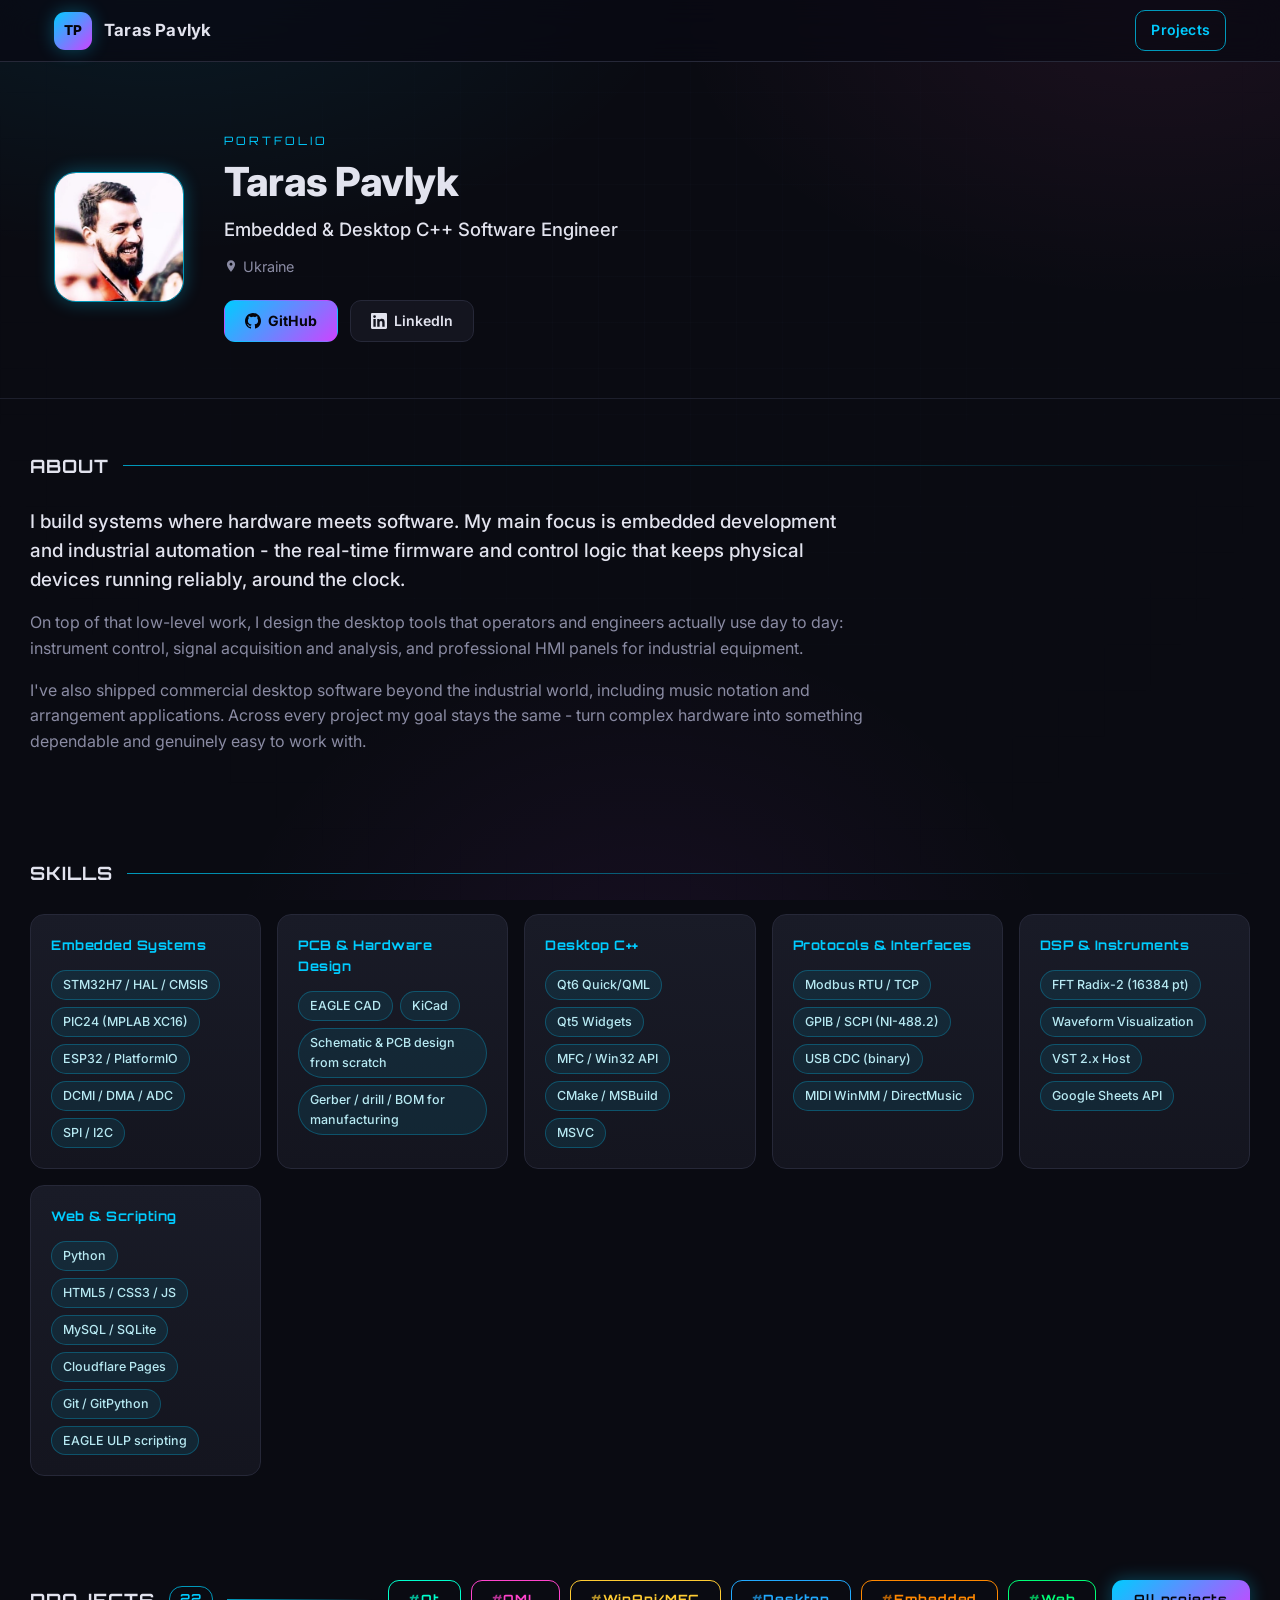
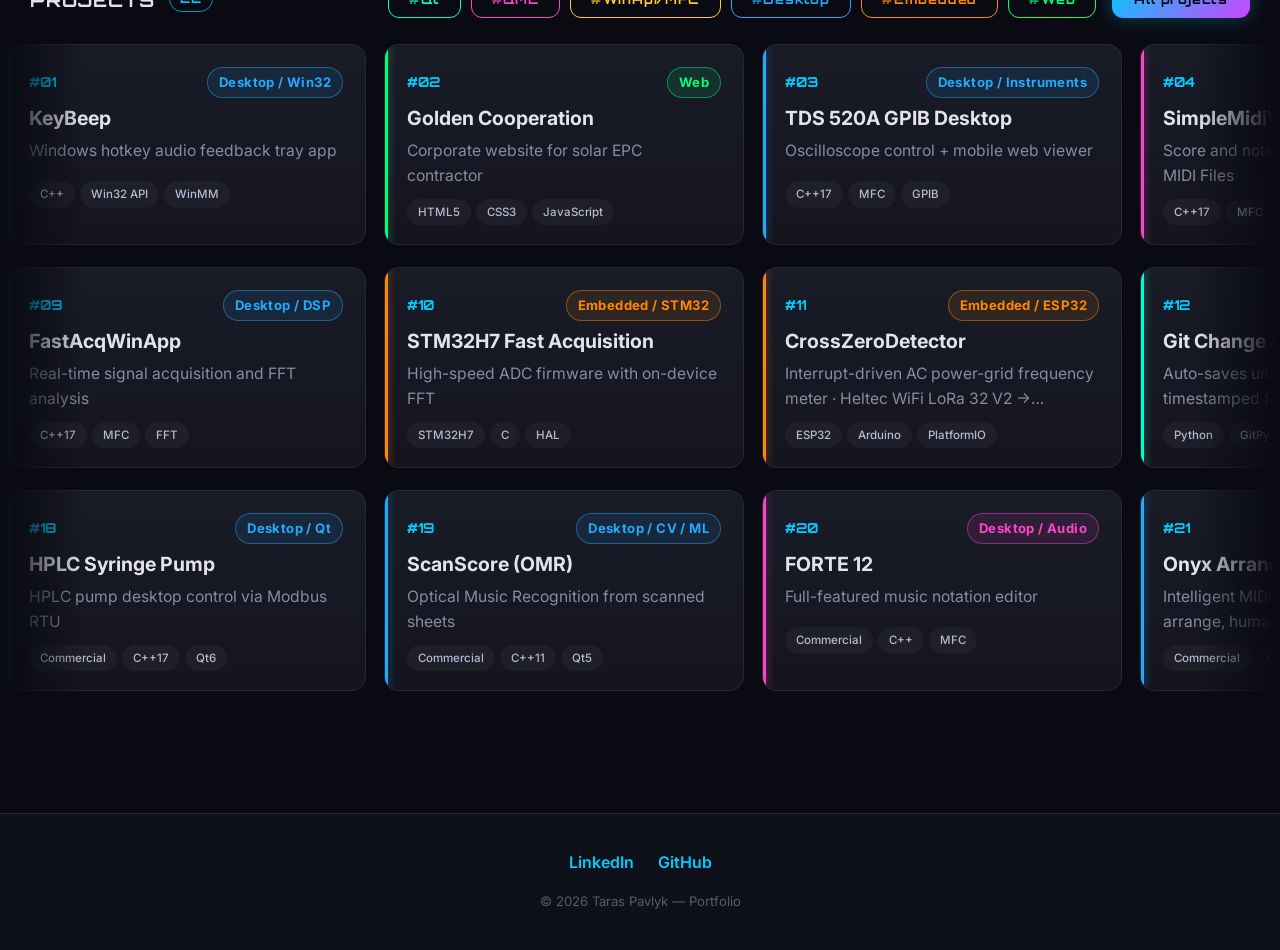
==== index.html @ 350b3c60 "Project Update" ====
<!DOCTYPE html>
<html lang="uk">
<head>
  <meta charset="UTF-8">
  <meta name="viewport" content="width=device-width, initial-scale=1.0">
  <meta http-equiv="Cache-Control" content="no-cache, no-store, must-revalidate">
  <meta http-equiv="Pragma" content="no-cache">
  <meta http-equiv="Expires" content="0">
  <meta name="description" content="Portfolio of Taras Pavlyk — Embedded &amp; Desktop Software Engineer">
  <meta property="og:title" content="Taras Pavlyk — Portfolio">
  <meta property="og:description" content="Embedded systems, industrial HMI, desktop C++/Qt, Arduino, STM32, Python">
  <title>Taras Pavlyk — Portfolio</title>
  <link rel="preconnect" href="https://fonts.googleapis.com">
  <link rel="preconnect" href="https://fonts.gstatic.com" crossorigin>
  <link href="https://fonts.googleapis.com/css2?family=Inter:wght@400;500;600;700&family=Orbitron:wght@600;700;800&display=swap" rel="stylesheet">
  <link rel="stylesheet" href="assets/css/style.css?v=77">
</head>
<body data-page="index">

  <nav class="nav" id="main-nav"></nav>

  <!-- Hero / Profile -->
  <section class="hero" id="hero"></section>

  <!-- About -->
  <div class="container section" id="about">
    <h2 class="section-title">About</h2>
    <div class="about-content" id="about-content"></div>
  </div>

  <!-- Skills -->
  <div class="container section">
    <h2 class="section-title">Skills</h2>
    <div class="skills-grid" id="skills-grid"></div>
  </div>

  <!-- Projects -->
  <div class="container section" id="projects">
    <div class="projects-head">
      <h2 class="section-title">Projects <span class="count">21</span></h2>
      <div class="cat-quick-group">
        <button class="cat-quick" data-filter="tag:qt"   style="--cat:var(--c-tools)">Qt</button>
        <button class="cat-quick" data-filter="tag:qml"  style="--cat:var(--c-audio)">QML</button>
        <button class="cat-quick" data-filter="tag:mfc"  style="--cat:#ffcc33">WinApi/MFC</button>
        <button class="cat-quick" data-filter="desktop"  style="--cat:var(--c-desktop)">Desktop</button>
        <button class="cat-quick" data-filter="embedded" style="--cat:var(--c-embedded)">Embedded</button>
        <button class="cat-quick" data-filter="web"      style="--cat:var(--c-web)">Web</button>
      </div>
      <button class="view-toggle" id="view-toggle">All projects</button>
    </div>
    <div class="projects-marquee" id="projects-marquee"></div>
    <div class="filters hidden" id="project-filters"></div>
    <div class="projects-grid hidden" id="projects-grid"></div>
  </div>

  <footer class="footer" id="main-footer"></footer>

  <script src="assets/js/data.js?v=77"></script>
  <script src="assets/js/app.js?v=77"></script>
</body>
</html>
---- assets/css/style.css ----
/* ── Variables ─────────────────────────────────────────── */
:root {
  /* dark palette — soft accents, low contrast */
  --bg:           #0a0b12;
  --bg-2:         #0f111a;
  --card:         #14151f;
  --card-2:       #191b27;
  --text:         #e2e3ee;
  --muted:        #8a8ba3;
  --border:       #262838;
  --border-soft:  #1d1f2c;

  --neon:         #00ccff;   /* vivid cyan — primary */
  --neon-dim:     #0099bb;
  --neon-2:       #ff55bb;   /* hot pink — secondary */
  --neon-3:       #cc44ff;   /* vivid purple — tertiary */

  --glow-cyan:    0 0 18px rgba(0,204,255,.32);
  --glow-pink:    0 0 18px rgba(255,85,187,.32);

  --shadow:       0 6px 24px rgba(0,0,0,.45);
  --shadow-hover: 0 10px 40px rgba(0,0,0,.6);
  --radius:       14px;
  --nav-h:        62px;

  /* category colours */
  --c-embedded: #ff8800;
  --c-desktop:  #22aaff;
  --c-audio:    #ff44cc;
  --c-web:      #00ff77;
  --c-tools:    #00ffcc;
}

/* ── Reset ──────────────────────────────────────────────── */
*, *::before, *::after { box-sizing: border-box; margin: 0; padding: 0; }
html { scroll-behavior: smooth; }
body {
  font-family: 'Inter', -apple-system, BlinkMacSystemFont, "Segoe UI", Roboto, sans-serif;
  background: var(--bg);
  color: var(--text);
  line-height: 1.6;
  min-height: 100vh;
  position: relative;
  overflow-x: hidden;
}
/* subtle neon grid + glow backdrop */
body::before {
  content: "";
  position: fixed; inset: 0; z-index: -2;
  background:
    radial-gradient(900px 500px at 12% -5%, rgba(0,204,255,.085), transparent 60%),
    radial-gradient(800px 500px at 90% 0%, rgba(255,85,187,.076), transparent 60%),
    radial-gradient(700px 600px at 50% 110%, rgba(204,68,255,.067), transparent 60%),
    var(--bg);
}
body::after {
  content: "";
  position: fixed; inset: 0; z-index: -1;
  background-image:
    linear-gradient(rgba(120,140,200,.022) 1px, transparent 1px),
    linear-gradient(90deg, rgba(120,140,200,.022) 1px, transparent 1px);
  background-size: 46px 46px;
  mask-image: radial-gradient(circle at 50% 30%, #000 0%, transparent 80%);
}
a { color: var(--neon); text-decoration: none; }
a:hover { text-decoration: none; color: #7fd2dd; }
ul { list-style: none; }
img { max-width: 100%; display: block; }
::selection { background: rgba(0,204,255,.43); color: #fff; }

/* ── Nav ────────────────────────────────────────────────── */
.nav {
  position: sticky; top: 0; z-index: 100;
  background: rgba(9,9,18,.72);
  backdrop-filter: blur(14px);
  -webkit-backdrop-filter: blur(14px);
  border-bottom: 1px solid var(--border);
  height: var(--nav-h);
}
.nav-inner {
  max-width: 1220px; margin: 0 auto;
  height: 100%; padding: 0 24px;
  display: flex; align-items: center; justify-content: space-between;
}
.nav-brand {
  font-family: 'Inter', sans-serif;
  font-size: 1.05rem; font-weight: 700; letter-spacing: .2px;
  color: var(--text); text-decoration: none;
  display: flex; align-items: center; gap: 12px;
}
.nav-brand:hover { color: var(--text); }
.nav-brand-initials {
  width: 38px; height: 38px; border-radius: 11px;
  background: linear-gradient(135deg, var(--neon), var(--neon-3));
  color: #04040a;
  display: flex; align-items: center; justify-content: center;
  font-size: .85rem; font-weight: 800;
  box-shadow: var(--glow-cyan);
}
.nav-links { display: flex; align-items: center; gap: 6px; }
.nav-links a {
  padding: 8px 15px; border-radius: 10px;
  font-size: .88rem; font-weight: 600; letter-spacing: .2px;
  color: var(--muted); text-decoration: none;
  transition: background .18s, color .18s;
}
.nav-links a:hover { background: rgba(0,204,255,.12); color: var(--neon); }
.nav-links a.btn-primary {
  border: 1px solid var(--neon-dim);
  color: var(--neon);
}
.nav-links a.btn-primary:hover {
  background: rgba(0,204,255,.18); color: var(--neon);
  box-shadow: var(--glow-cyan);
}

/* ── Layout containers ──────────────────────────────────── */
.container { max-width: 1220px; margin: 0 auto; padding: 0 24px; }
.section { padding: 52px 0; }
.section-title {
  font-family: 'Orbitron', sans-serif;
  font-size: 1.15rem; font-weight: 700; letter-spacing: 1px;
  text-transform: uppercase;
  margin-bottom: 26px;
  display: flex; align-items: center; gap: 14px;
}
.section-title::after {
  content: ""; flex: 1; height: 1px;
  background: linear-gradient(90deg, var(--neon-dim), transparent);
}
.section-title .count {
  font-size: .78rem; font-weight: 700;
  color: var(--neon); border: 1px solid var(--neon-dim);
  padding: 2px 10px; border-radius: 999px;
  -webkit-text-fill-color: var(--neon);
}

/* ── Hero / Profile ─────────────────────────────────────── */
.hero {
  padding: 70px 0 56px;
  border-bottom: 1px solid var(--border-soft);
}
.hero-inner {
  max-width: 1220px; margin: 0 auto; padding: 0 24px;
  display: flex; align-items: center; gap: 40px;
}
.hero-avatar {
  width: 130px; height: 130px; border-radius: 22px;
  flex-shrink: 0; overflow: hidden;
  background: var(--card-2);
  border: 1px solid var(--neon-dim);
  box-shadow: var(--glow-cyan);
  position: relative;
}
.hero-avatar img { width: 100%; height: 100%; object-fit: cover; }
.hero-info { flex: 1; }
.hero-eyebrow {
  font-family: 'Orbitron', sans-serif;
  font-size: .72rem; letter-spacing: 3px; text-transform: uppercase;
  color: var(--neon); margin-bottom: 10px;
}
.hero-name {
  font-family: 'Inter', sans-serif;
  font-size: 2.5rem; font-weight: 800; line-height: 1.12; letter-spacing: -.5px;
  color: var(--text);
}
.hero-title { font-size: 1.15rem; color: var(--text); margin-top: 10px; font-weight: 500; }
.hero-location {
  margin-top: 10px; font-size: .9rem; color: var(--muted);
  display: flex; align-items: center; gap: 5px;
}
.hero-links { display: flex; gap: 12px; margin-top: 22px; flex-wrap: wrap; }
.hero-link {
  display: inline-flex; align-items: center; gap: 7px;
  padding: 9px 20px; border-radius: 11px;
  font-size: .88rem; font-weight: 600;
  border: 1px solid var(--border); color: var(--text);
  background: var(--card);
  transition: border-color .18s, box-shadow .18s, color .18s, transform .18s;
}
.hero-link:hover {
  border-color: var(--neon-dim); color: var(--neon);
  box-shadow: var(--glow-cyan); text-decoration: none; transform: translateY(-2px);
}
.hero-link.filled {
  background: linear-gradient(135deg, var(--neon), var(--neon-3));
  color: #05050c; border-color: transparent; font-weight: 700;
}
.hero-link.filled:hover { color: #05050c; box-shadow: var(--glow-cyan); }
.hero-summary {
  max-width: 860px; color: var(--muted); font-size: 1rem;
}

/* ── About ──────────────────────────────────────────────── */
.about-content { max-width: 840px; display: flex; flex-direction: column; gap: 16px; }
.about-content .about-lead {
  color: var(--text); font-size: 1.18rem; font-weight: 500; line-height: 1.55;
}
.about-content p { color: var(--muted); font-size: 1rem; }
.about-content .about-lead .accent { color: var(--neon); font-weight: 600; }

/* ── Skills ─────────────────────────────────────────────── */
.skills-grid {
  display: grid;
  grid-template-columns: repeat(auto-fill, minmax(230px, 1fr));
  gap: 16px;
}
.skill-card {
  background: linear-gradient(180deg, var(--card-2), var(--card));
  border: 1px solid var(--border);
  border-radius: var(--radius); padding: 20px;
  transition: border-color .2s, transform .2s, box-shadow .2s;
}
.skill-card:hover {
  border-color: var(--neon-dim); transform: translateY(-3px);
  box-shadow: var(--shadow), var(--glow-cyan);
}
.skill-card h3 {
  font-family: 'Orbitron', sans-serif;
  font-size: .82rem; font-weight: 700; letter-spacing: .5px;
  margin-bottom: 14px; color: var(--neon);
}
.skill-pills { display: flex; flex-wrap: wrap; gap: 7px; }
.skill-pill {
  background: rgba(0,204,255,.09); color: #b7e9f2;
  border: 1px solid rgba(0,204,255,.27);
  padding: 4px 11px; border-radius: 999px; font-size: .78rem; font-weight: 500;
}

/* ── Projects head + toggle ─────────────────────────────── */
.projects-head {
  display: flex; align-items: center; justify-content: space-between;
  gap: 16px; margin-bottom: 26px; flex-wrap: wrap;
}
.projects-head .section-title { margin-bottom: 0; flex: 1; }
.cat-quick-group { display: flex; gap: 10px; flex-wrap: wrap; }
.cat-quick {
  font-family: 'Orbitron', sans-serif;
  font-size: .8rem; font-weight: 700; letter-spacing: .8px;
  padding: 10px 20px; border-radius: 11px; cursor: pointer;
  color: var(--cat, var(--neon));
  background: transparent;
  border: 1.5px solid var(--cat, var(--neon));
  transition: transform .18s, background .18s, box-shadow .18s;
}
.cat-quick::before { content: '#'; opacity: .7; margin-right: 1px; }
.cat-quick:hover {
  transform: translateY(-2px);
  background: color-mix(in srgb, var(--cat, var(--neon)) 15%, transparent);
  box-shadow: 0 0 14px color-mix(in srgb, var(--cat, var(--neon)) 55%, transparent);
}
.cat-quick.active {
  color: #05050c;
  background: linear-gradient(135deg, var(--neon), var(--neon-3));
  border-color: transparent;
  box-shadow: var(--glow-cyan);
}
.view-toggle {
  font-family: 'Orbitron', sans-serif;
  font-size: .8rem; font-weight: 700; letter-spacing: .8px;
  padding: 11px 22px; border-radius: 11px; cursor: pointer;
  color: #05050c; border: none;
  background: linear-gradient(135deg, var(--neon), var(--neon-3));
  box-shadow: var(--glow-cyan);
  transition: transform .18s, box-shadow .18s, filter .18s;
  white-space: nowrap;
}
.view-toggle:hover { transform: translateY(-2px); filter: brightness(1.08); }
.view-toggle.is-grid {
  background: transparent; color: var(--neon);
  border: 1px solid var(--neon-dim); box-shadow: none;
}
.view-toggle.is-grid:hover { background: rgba(0,204,255,.12); }

/* ── Projects Marquee (default flow view) ───────────────── */
.projects-marquee {
  display: flex; flex-direction: column; gap: 22px;
  margin: 0 -24px;
  -webkit-mask-image: linear-gradient(90deg, transparent, #000 6%, #000 94%, transparent);
          mask-image: linear-gradient(90deg, transparent, #000 6%, #000 94%, transparent);
  overflow: hidden;
}
.mq-row { overflow: hidden; }
.mq-track {
  display: flex; gap: 18px; width: max-content;
  will-change: transform;
}
.mq-row--left  .mq-track { animation: mq-scroll-left  58s linear infinite; }
.mq-row--right .mq-track { animation: mq-scroll-right 58s linear infinite; }
.projects-marquee:hover .mq-track { animation-play-state: paused; }

@keyframes mq-scroll-left {
  from { transform: translateX(0); }
  to   { transform: translateX(-50%); }
}
@keyframes mq-scroll-right {
  from { transform: translateX(-50%); }
  to   { transform: translateX(0); }
}

.mq-card {
  flex: 0 0 360px; width: 360px;
  background: linear-gradient(180deg, var(--card-2), var(--card));
  border: 1px solid var(--border); border-radius: var(--radius);
  padding: 22px 22px 19px;
  display: flex; flex-direction: column; gap: 8px;
  text-decoration: none; color: var(--text);
  position: relative; overflow: hidden;
  transition: border-color .2s, transform .2s, box-shadow .2s;
}
.mq-card::before {
  content: ""; position: absolute; left: 0; top: 0; bottom: 0; width: 3px;
  background: var(--accent, var(--neon));
  box-shadow: 0 0 8px color-mix(in srgb, var(--accent, var(--neon)) 55%, transparent);
}
.mq-card:hover {
  border-color: var(--accent, var(--neon)); transform: translateY(-4px);
  box-shadow: var(--shadow), 0 0 14px color-mix(in srgb, var(--accent, var(--neon)) 24%, transparent);
  color: var(--text);
}
.mq-card-top {
  display: flex; align-items: center; justify-content: space-between; gap: 8px;
}
.mq-num {
  font-family: 'Orbitron', sans-serif; font-size: .86rem; font-weight: 700;
  color: var(--neon);
}
.mq-cat {
  font-size: .82rem; font-weight: 700; letter-spacing: .4px;
  padding: 4px 11px; border-radius: 999px;
  color: var(--accent, var(--neon));
  border: 1px solid color-mix(in srgb, var(--accent, var(--neon)) 45%, transparent);
  background: color-mix(in srgb, var(--accent, var(--neon)) 10%, transparent);
}
.mq-card h3 {
  font-size: 1.22rem; font-weight: 700; line-height: 1.25;
}
.mq-card p {
  font-size: .98rem; color: var(--muted);
  display: -webkit-box; -webkit-line-clamp: 2; -webkit-box-orient: vertical;
  overflow: hidden; min-height: 2.1em;
}
.mq-tags { display: flex; flex-wrap: wrap; gap: 5px; margin-top: 2px; }

/* ── Filters ─────────────────────────────────────────────── */
.filters { display: flex; gap: 8px; flex-wrap: wrap; margin-bottom: 26px; }
.filter-btn {
  padding: 8px 18px; border-radius: 999px; border: 1px solid var(--border);
  background: var(--card); color: var(--muted); font-size: .85rem;
  cursor: pointer; font-weight: 600; transition: all .18s;
}
.filter-btn:hover { border-color: var(--neon-dim); color: var(--neon); }
.filter-btn.active {
  background: linear-gradient(135deg, var(--neon), var(--neon-3));
  border-color: transparent; color: #05050c;
  box-shadow: var(--glow-cyan);
}

/* ── Projects Grid ──────────────────────────────────────── */
.projects-grid {
  display: grid;
  grid-template-columns: repeat(auto-fill, minmax(320px, 1fr));
  gap: 20px;
}
.project-card {
  background: linear-gradient(180deg, var(--card-2), var(--card));
  border: 1px solid var(--border);
  border-radius: var(--radius); overflow: hidden;
  display: flex; flex-direction: column;
  transition: box-shadow .2s, transform .2s, border-color .2s;
}
.project-card:hover {
  box-shadow: var(--shadow-hover); transform: translateY(-4px);
  border-color: var(--neon-dim);
}
.project-card-stripe { height: 3px; }
.project-card-body { padding: 22px; flex: 1; display: flex; flex-direction: column; }
.project-card-header {
  display: flex; justify-content: space-between;
  align-items: flex-start; margin-bottom: 12px;
}
.project-number {
  font-family: 'Orbitron', sans-serif;
  font-size: .72rem; font-weight: 700; color: var(--neon);
  background: rgba(255,255,255,.03); padding: 3px 9px; border-radius: 8px;
  border: 1px solid var(--border-soft);
}
.project-category-badge {
  font-size: .72rem; font-weight: 700;
  padding: 3px 11px; border-radius: 999px;
  color: #05050c;
}
.project-card h3 { font-size: 1.08rem; font-weight: 700; margin-bottom: 5px; }
.project-card .subtitle {
  font-size: .86rem; color: var(--muted); margin-bottom: 16px; flex: 1;
}
.project-tags { display: flex; flex-wrap: wrap; gap: 5px; margin-bottom: 16px; }
.tag {
  font-size: .72rem; padding: 3px 10px; border-radius: 999px;
  background: rgba(255,255,255,.04); color: #b9b9d4; font-weight: 500;
  border: 1px solid var(--border-soft);
}
.project-card-footer {
  border-top: 1px solid var(--border-soft); padding: 14px 22px;
  display: flex; justify-content: flex-end;
}
.btn-view {
  display: inline-flex; align-items: center; gap: 6px;
  padding: 8px 18px; border-radius: 999px;
  background: rgba(0,204,255,.12); color: var(--neon);
  border: 1px solid var(--neon-dim);
  font-size: .84rem; font-weight: 600; text-decoration: none;
  transition: background .18s, box-shadow .18s;
}
.btn-view:hover { background: rgba(0,204,255,.24); box-shadow: var(--glow-cyan); text-decoration: none; color: var(--neon); }
.hidden { display: none !important; }

/* ── Project Detail ─────────────────────────────────────── */
.page-back { max-width: 1220px; margin: 0 auto; padding: 22px 24px 0; }
.page-back a {
  display: inline-flex; align-items: center; gap: 6px;
  font-size: 1.26rem; font-weight: 600; color: var(--neon);
  padding: 8px 18px; border: 1.5px solid var(--neon-dim); border-radius: 11px;
  transition: background .18s, box-shadow .18s, transform .18s;
}
.page-back a:hover {
  background: rgba(0,204,255,.10);
  box-shadow: 0 0 12px rgba(0,204,255,.35);
  transform: translateY(-1px);
}
/* Project detail hero: category badge and #number sizing (scoped so index cards stay). */
.project-hero .project-category-badge { font-size: 1.008rem; }
.project-hero .project-number { font-size: 1.008rem; }
.project-hero {
  border-bottom: 1px solid var(--border-soft);
  padding: 40px 0 34px;
}
.project-hero .container { display: flex; flex-direction: column; gap: 14px; }
.project-meta-row { display: flex; align-items: center; gap: 10px; flex-wrap: wrap; }
.project-hero h1 {
  font-family: 'Inter', sans-serif;
  font-size: 2rem; font-weight: 800; letter-spacing: -.5px;
}
.project-hero .subtitle { font-size: 1.05rem; color: var(--muted); }
.project-detail-grid {
  display: grid; grid-template-columns: 1fr 350px; gap: 28px; align-items: start;
}
.detail-left { display: flex; flex-direction: column; gap: 24px; }
.detail-right { display: flex; flex-direction: column; gap: 20px; }
.detail-card {
  background: linear-gradient(180deg, var(--card-2), var(--card));
  border: 1px solid var(--border);
  border-radius: var(--radius); padding: 26px;
}
.detail-card h2 {
  font-family: 'Orbitron', sans-serif;
  font-size: .92rem; font-weight: 700; letter-spacing: .5px;
  margin-bottom: 18px; color: var(--neon); text-transform: uppercase;
}
.detail-card p { color: var(--muted); font-size: .95rem; }
.features-list { display: flex; flex-direction: column; gap: 10px; }
.feature-item {
  display: flex; gap: 12px; align-items: center;
  font-size: .92rem; padding: 9px 0; border-bottom: 1px solid var(--border-soft);
}
.feature-item:last-child { border-bottom: none; }
.feature-bullet {
  width: 33px; height: 33px; border-radius: 10px;
  background: rgba(0,204,255,.14); color: var(--neon);
  border: 1px solid var(--neon-dim);
  display: flex; align-items: center; justify-content: center;
  font-size: 1.05rem; font-weight: 800; flex-shrink: 0;
}
.stack-table { width: 100%; border-collapse: collapse; font-size: .88rem; }
.stack-table td { padding: 9px 10px; border-bottom: 1px solid var(--border-soft); color: var(--text); }
.stack-table td:first-child { font-weight: 600; color: var(--muted); white-space: nowrap; }
.stack-table tr:last-child td { border-bottom: none; }
.path-box {
  background: #05050c; color: #b7e9f2;
  border: 1px solid var(--border);
  border-radius: 8px; padding: 12px 16px;
  font-family: "Cascadia Code", "Consolas", monospace; font-size: .83rem;
  word-break: break-all;
}
.project-links {
  display: flex; gap: 10px; flex-wrap: wrap;
}
.project-link-btn {
  display: inline-flex; align-items: center; gap: 8px;
  padding: 11px 22px; border-radius: 999px;
  font-size: .92rem; font-weight: 600; text-decoration: none;
  transition: background .18s, box-shadow .18s, transform .15s;
  border: 1px solid transparent;
}
.project-link-btn--site {
  background: var(--neon); color: #05050c;
  box-shadow: 0 0 18px rgba(0,204,255,.30);
}
.project-link-btn--site:hover {
  background: #33d6ff; box-shadow: 0 0 28px rgba(0,204,255,.50);
  transform: translateY(-2px); text-decoration: none; color: #05050c;
}
.project-link-btn--github {
  background: rgba(0,204,255,.10); color: var(--neon);
  border-color: var(--neon-dim);
}
.project-link-btn--github:hover {
  background: rgba(0,204,255,.22); box-shadow: var(--glow-cyan);
  transform: translateY(-2px); text-decoration: none; color: var(--neon);
}

/* Prominent full-width "Go to Site" call-to-action with an animated,
   attention-grabbing background that smoothly shifts colour. */
.project-cta-site {
  display: flex; align-items: center; justify-content: center;
  width: 100%; box-sizing: border-box;
  min-height: 88px; padding: 26px 28px;
  border-radius: 16px;
  font-size: 1.5rem; font-weight: 800; letter-spacing: .4px;
  color: #05050c; text-align: center;
  background: linear-gradient(120deg, #00ccff, #6a5cff, #ff4fd8, #00ffc8, #00ccff);
  background-size: 300% 300%;
  animation: ctaShift 4s ease-in-out infinite, ctaGlow 1s ease-in-out infinite alternate;
  text-decoration: none;
}
.project-cta-site:hover {
  color: #05050c; text-decoration: none;
  transform: translateY(-2px);
}
@keyframes ctaShift {
  0%   { background-position: 0% 50%; }
  50%  { background-position: 100% 50%; }
  100% { background-position: 0% 50%; }
}
@keyframes ctaGlow {
  from { box-shadow: 0 0 14px rgba(0,204,255,.35); }
  to   { box-shadow: 0 0 34px rgba(255,79,216,.65); }
}
@media (prefers-reduced-motion: reduce) {
  .project-cta-site { animation: none; }
}

/* Notes & contribution lists — keep links short and text inside the card. */
.notes-list, .contribution-list {
  margin: 0; padding-left: 0; list-style: none;
  display: flex; flex-direction: column; gap: 8px;
  color: var(--muted); font-size: .95rem;
}
.notes-list li, .contribution-list li { overflow-wrap: anywhere; }
.notes-link { color: var(--neon); font-weight: 600; }
.notes-link:hover { text-decoration: underline; }

/* Never let content spill outside its card. */
.detail-card { overflow-wrap: anywhere; word-break: break-word; }
.detail-right { min-width: 0; }

/* Larger tag chips on the project detail page (1.5×). */
.project-hero .tag {
  font-size: 1.08rem; padding: 5px 15px;
}
.paired-notice {
  background: rgba(149,133,201,.08); border: 1px solid rgba(149,133,201,.4);
  border-radius: 10px; padding: 13px 16px; font-size: .88rem; color: var(--text);
}
.paired-notice strong { color: var(--neon-3); }
.paired-notice a { color: var(--neon); font-weight: 600; }
.paired-notice a:hover { text-decoration: underline; }

/* ── Media Gallery ──────────────────────────────────────── */
.media-placeholder {
  background: var(--bg-2); border: 2px dashed var(--border);
  border-radius: var(--radius); padding: 32px;
  text-align: center; color: var(--muted);
}
.media-placeholder code { font-size: .82rem; background: #05050c; padding: 2px 6px; border-radius: 4px; }
.video-gallery, .media-gallery { display: grid; grid-template-columns: repeat(auto-fill, minmax(260px, 1fr)); gap: 12px; }
.video-gallery { grid-template-columns: 1fr; }
.video-gallery .media-item iframe { width: 100%; min-height: 420px; aspect-ratio: auto; }
.media-item img, .media-item video, .media-item iframe {
  width: 100%; border-radius: 10px; border: 1px solid var(--border);
  background: #000; transition: opacity .15s;
}
.media-item iframe { aspect-ratio: 16 / 9; }
.media-item img:hover, .media-item video:hover, .media-item iframe:hover { opacity: .92; }

.foto-gallery { display: grid; gap: 12px; }
.foto-stage-card {
  background: var(--card-2); border: 1px solid var(--border); border-radius: 12px;
  padding: 10px; box-shadow: var(--shadow);
}
.foto-main {
  width: 100%; max-height: 420px; display: block; border-radius: 10px;
  object-fit: contain; object-position: center; background: var(--card-2);
}
.detail-card-head {
  display: flex; align-items: center; justify-content: space-between;
  margin-bottom: 18px;
}
.detail-card-head h2 { margin-bottom: 0; }
.foto-toolbar {
  display: flex; justify-content: center; align-items: center;
  padding-top: 10px;
}
.foto-nav-group { display: flex; align-items: center; gap: 8px; }
.foto-nav-btn, .foto-fullscreen {
  border: 1px solid var(--neon-dim);
  background: rgba(0,204,255,.10);
  color: var(--neon); border-radius: 999px;
  padding: 10px 18px; cursor: pointer; font-size: .9rem; font-weight: 500;
  transition: background .15s, border-color .15s, color .15s;
}
.foto-nav-btn:hover, .foto-fullscreen:hover { background: rgba(0,204,255,.22); border-color: var(--neon); }
.foto-counter {
  display: inline-flex; align-items: center; justify-content: center;
  min-width: 64px; line-height: 1;
  color: var(--text); font-size: .9rem; font-weight: 600;
  background: var(--card-2); border: 1px solid var(--border); border-radius: 999px;
  padding: 10px 16px;
}
.foto-thumbs { display: grid; grid-template-columns: repeat(auto-fill, minmax(72px, 1fr)); gap: 8px; }
.foto-thumb { border: 2px solid transparent; border-radius: 10px; padding: 0; background: transparent; cursor: pointer; overflow: hidden; }
.foto-thumb img {
  width: 100%; aspect-ratio: 1 / 1; object-fit: contain; object-position: center; display: block;
  border-radius: 8px; background: #05050c;
}
.foto-thumb.active { border-color: var(--neon); box-shadow: 0 0 0 2px rgba(0,204,255,.36); }
.foto-lightbox {
  position: fixed; inset: 0; background: rgba(2, 4, 12, .94); display: none;
  align-items: center; justify-content: center; z-index: 1000; padding: 24px 96px;
}
.foto-lightbox.is-open { display: flex; }
.foto-lightbox-frame {
  position: relative; width: min(1100px, 100%); max-height: 92vh;
  display: flex; flex-direction: column; align-items: center; justify-content: center;
}
.foto-lightbox-image {
  display: block; width: auto; max-width: 100%; height: auto; max-height: 92vh; object-fit: contain;
  border-radius: 16px; background: #000; box-shadow: 0 24px 60px rgba(0,0,0,.6);
}
.foto-lightbox-prev, .foto-lightbox-next, .foto-lightbox-close {
  position: fixed; border: 1px solid var(--neon-dim); background: rgba(9,9,18,.9); color: var(--neon);
  width: 56px; height: 56px; border-radius: 999px; cursor: pointer; font-size: 1.6rem; font-weight: 700; line-height: 1;
  display: flex; align-items: center; justify-content: center;
  box-shadow: 0 8px 24px rgba(0,0,0,.6); transition: background .15s, transform .15s, box-shadow .15s;
  z-index: 1001;
}
.foto-lightbox-prev:hover, .foto-lightbox-next:hover, .foto-lightbox-close:hover {
  background: rgba(0,204,255,.24); box-shadow: var(--glow-cyan); transform: scale(1.06);
}
.foto-lightbox-prev { left: 20px; top: 50%; transform: translateY(-50%); }
.foto-lightbox-prev:hover { transform: translateY(-50%) scale(1.06); }
.foto-lightbox-next { right: 20px; top: 50%; transform: translateY(-50%); }
.foto-lightbox-next:hover { transform: translateY(-50%) scale(1.06); }
.foto-lightbox-close { top: 20px; right: 20px; font-size: 1.8rem; }
.foto-lightbox-counter {
  display: block; text-align: center; margin-top: 14px;
  color: var(--neon); font-size: .88rem; font-weight: 600; letter-spacing: .5px;
}

/* ── Project not found ──────────────────────────────────── */
.not-found { text-align: center; padding: 80px 24px; }
.not-found h1 { font-family: 'Orbitron', sans-serif; font-size: 2rem; margin-bottom: 12px; }
.not-found p { color: var(--muted); margin-bottom: 24px; }

/* ── Footer ─────────────────────────────────────────────── */
.footer {
  background: var(--bg-2); color: var(--muted);
  border-top: 1px solid var(--border);
  padding: 36px 24px; margin-top: 70px; text-align: center;
}
.footer a { color: var(--neon); font-weight: 600; }
.footer-links { display: flex; justify-content: center; gap: 24px; margin-bottom: 12px; flex-wrap: wrap; }
.footer small { opacity: .6; font-size: .82rem; }

/* ── Reduced motion ─────────────────────────────────────── */
@media (prefers-reduced-motion: reduce) {
  .mq-row--left .mq-track, .mq-row--right .mq-track { animation: none; }
  .projects-marquee { overflow-x: auto; }
}

/* ── Responsive ─────────────────────────────────────────── */
@media (max-width: 768px) {
  .hero { padding: 48px 0 40px; }
  .hero-inner { flex-direction: column; align-items: flex-start; gap: 24px; }
  .hero-name { font-size: 2rem; }
  .project-detail-grid { grid-template-columns: 1fr; }
  .detail-right { order: -1; }
  .projects-grid { grid-template-columns: 1fr; }
  .nav-links a { padding: 6px 10px; font-size: .82rem; }
  .mq-card { flex-basis: 312px; width: 312px; }
}
@media (max-width: 480px) {
  .hero-name { font-size: 1.65rem; }
  .container { padding: 0 16px; }
  .view-toggle { width: 100%; }
}
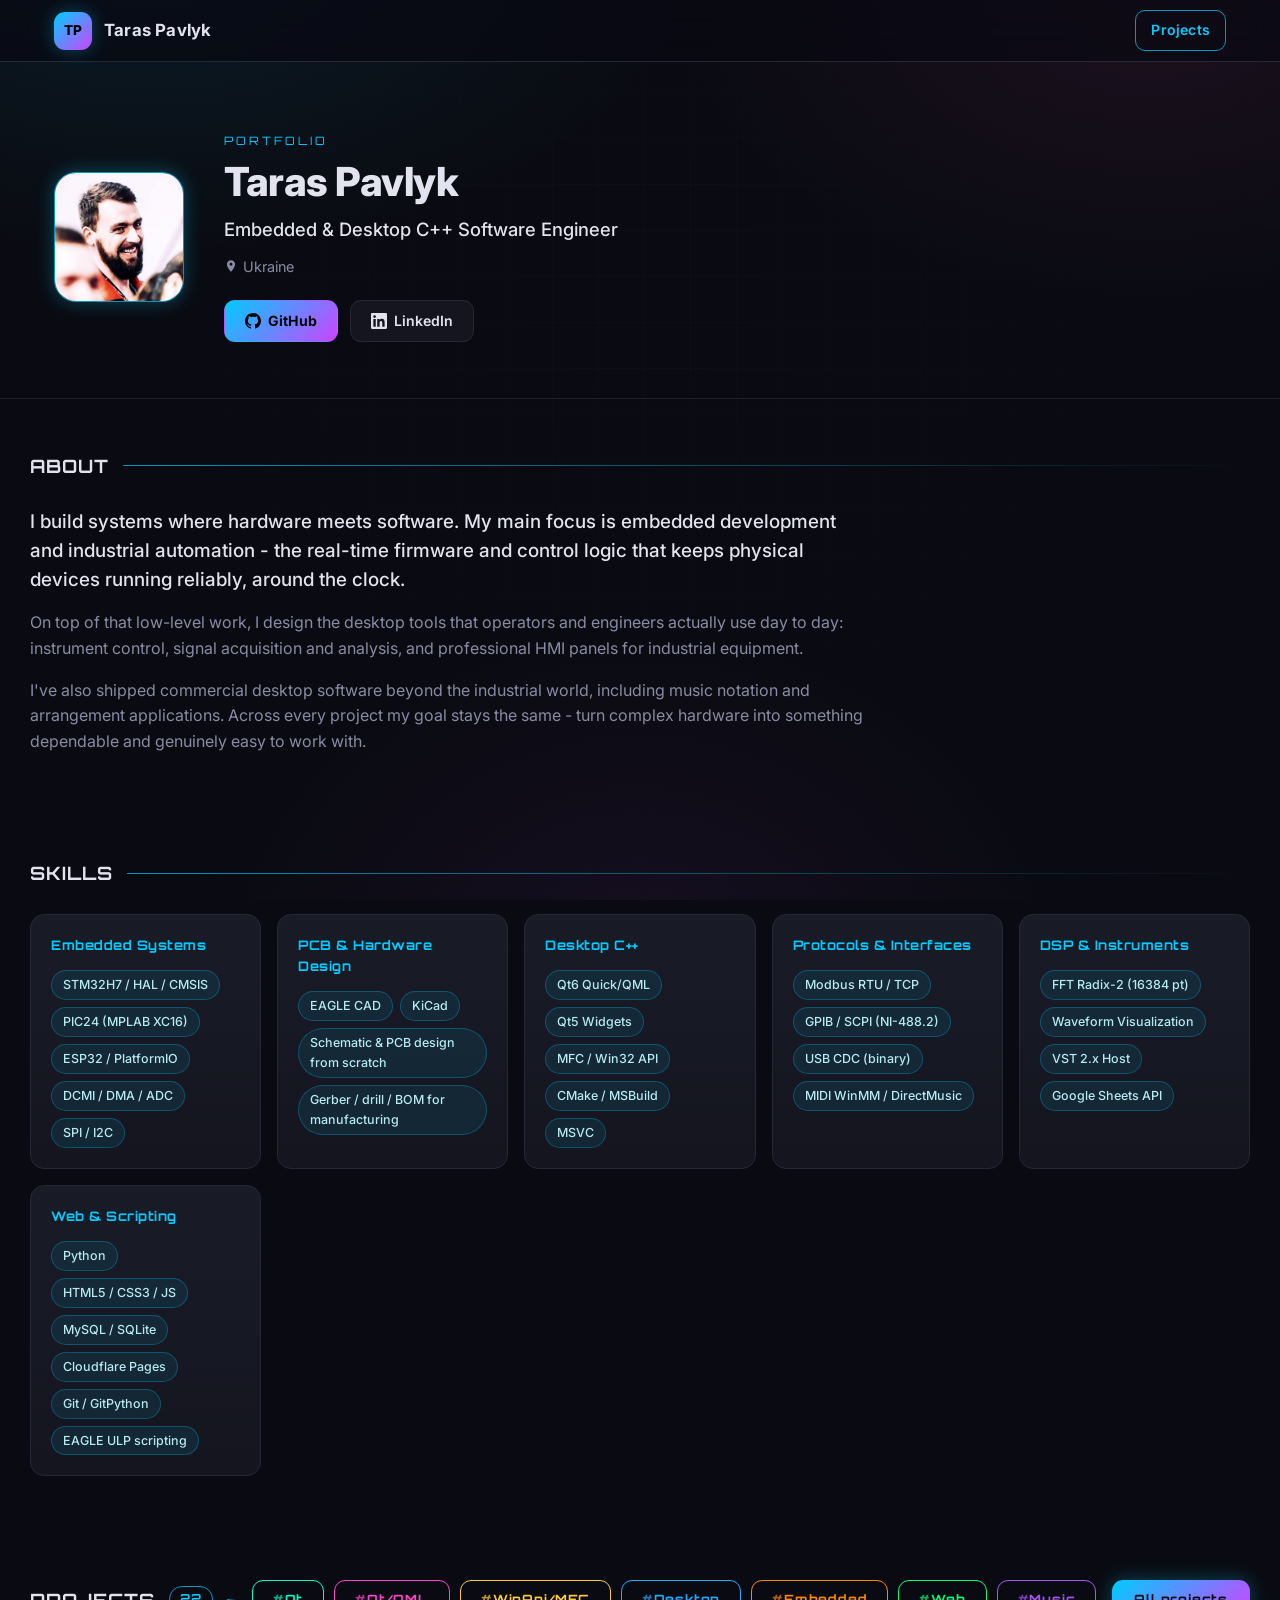
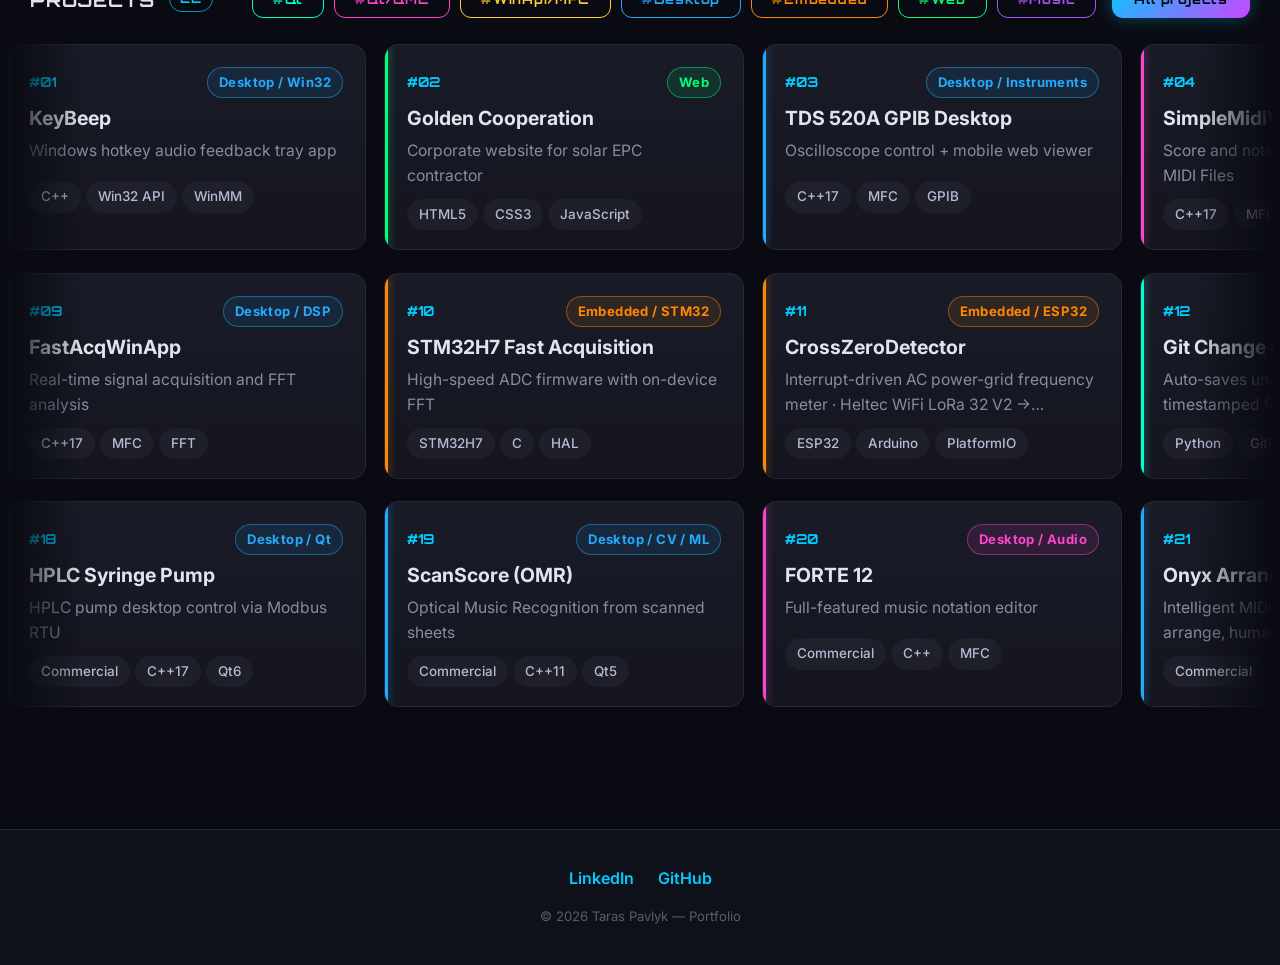
==== commit 5c6a7a31: "Project Update" ====
--- a/index.html
+++ b/index.html
@@ -13,7 +13,7 @@
   <link rel="preconnect" href="https://fonts.googleapis.com">
   <link rel="preconnect" href="https://fonts.gstatic.com" crossorigin>
   <link href="https://fonts.googleapis.com/css2?family=Inter:wght@400;500;600;700&family=Orbitron:wght@600;700;800&display=swap" rel="stylesheet">
-  <link rel="stylesheet" href="assets/css/style.css?v=77">
+  <link rel="stylesheet" href="assets/css/style.css?v=84">
 </head>
 <body data-page="index">
 
@@ -40,11 +40,12 @@
       <h2 class="section-title">Projects <span class="count">21</span></h2>
       <div class="cat-quick-group">
         <button class="cat-quick" data-filter="tag:qt"   style="--cat:var(--c-tools)">Qt</button>
-        <button class="cat-quick" data-filter="tag:qml"  style="--cat:var(--c-audio)">QML</button>
+        <button class="cat-quick" data-filter="tag:qml"  style="--cat:var(--c-audio)">Qt/QML</button>
         <button class="cat-quick" data-filter="tag:mfc"  style="--cat:#ffcc33">WinApi/MFC</button>
         <button class="cat-quick" data-filter="desktop"  style="--cat:var(--c-desktop)">Desktop</button>
         <button class="cat-quick" data-filter="embedded" style="--cat:var(--c-embedded)">Embedded</button>
         <button class="cat-quick" data-filter="web"      style="--cat:var(--c-web)">Web</button>
+        <button class="cat-quick" data-filter="music"    style="--cat:#a855f7">Music</button>
       </div>
       <button class="view-toggle" id="view-toggle">All projects</button>
     </div>
@@ -55,7 +56,7 @@
 
   <footer class="footer" id="main-footer"></footer>
 
-  <script src="assets/js/data.js?v=77"></script>
-  <script src="assets/js/app.js?v=77"></script>
+  <script src="assets/js/data.js?v=84"></script>
+  <script src="assets/js/app.js?v=84"></script>
 </body>
 </html>
--- a/assets/css/style.css
+++ b/assets/css/style.css
@@ -390,13 +390,13 @@
   padding: 3px 11px; border-radius: 999px;
   color: #05050c;
 }
-.project-card h3 { font-size: 1.08rem; font-weight: 700; margin-bottom: 5px; }
+.project-card h3 { font-size: 1.22rem; font-weight: 700; margin-bottom: 5px; }
 .project-card .subtitle {
-  font-size: .86rem; color: var(--muted); margin-bottom: 16px; flex: 1;
+  font-size: .98rem; color: var(--muted); margin-bottom: 16px; flex: 1;
 }
 .project-tags { display: flex; flex-wrap: wrap; gap: 5px; margin-bottom: 16px; }
 .tag {
-  font-size: .72rem; padding: 3px 10px; border-radius: 999px;
+  font-size: .84rem; padding: 4px 11px; border-radius: 999px;
   background: rgba(255,255,255,.04); color: #b9b9d4; font-weight: 500;
   border: 1px solid var(--border-soft);
 }
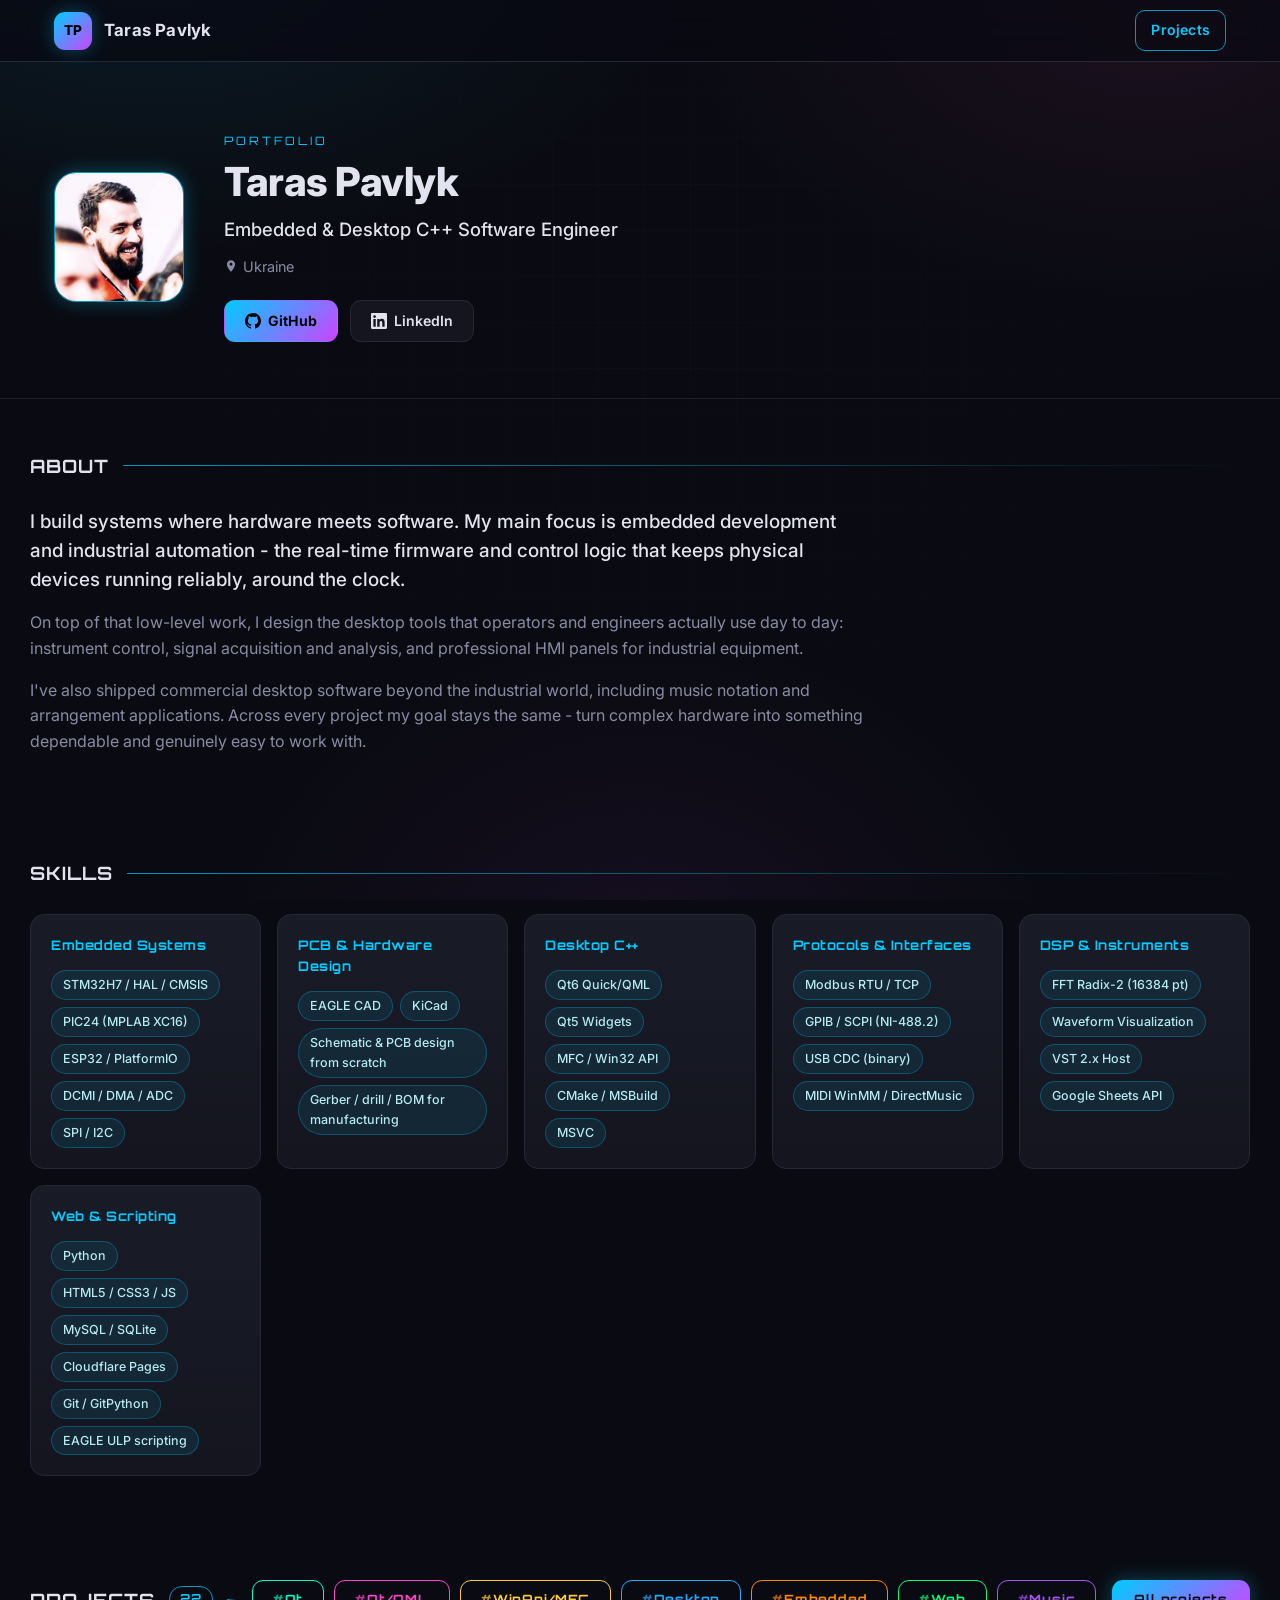
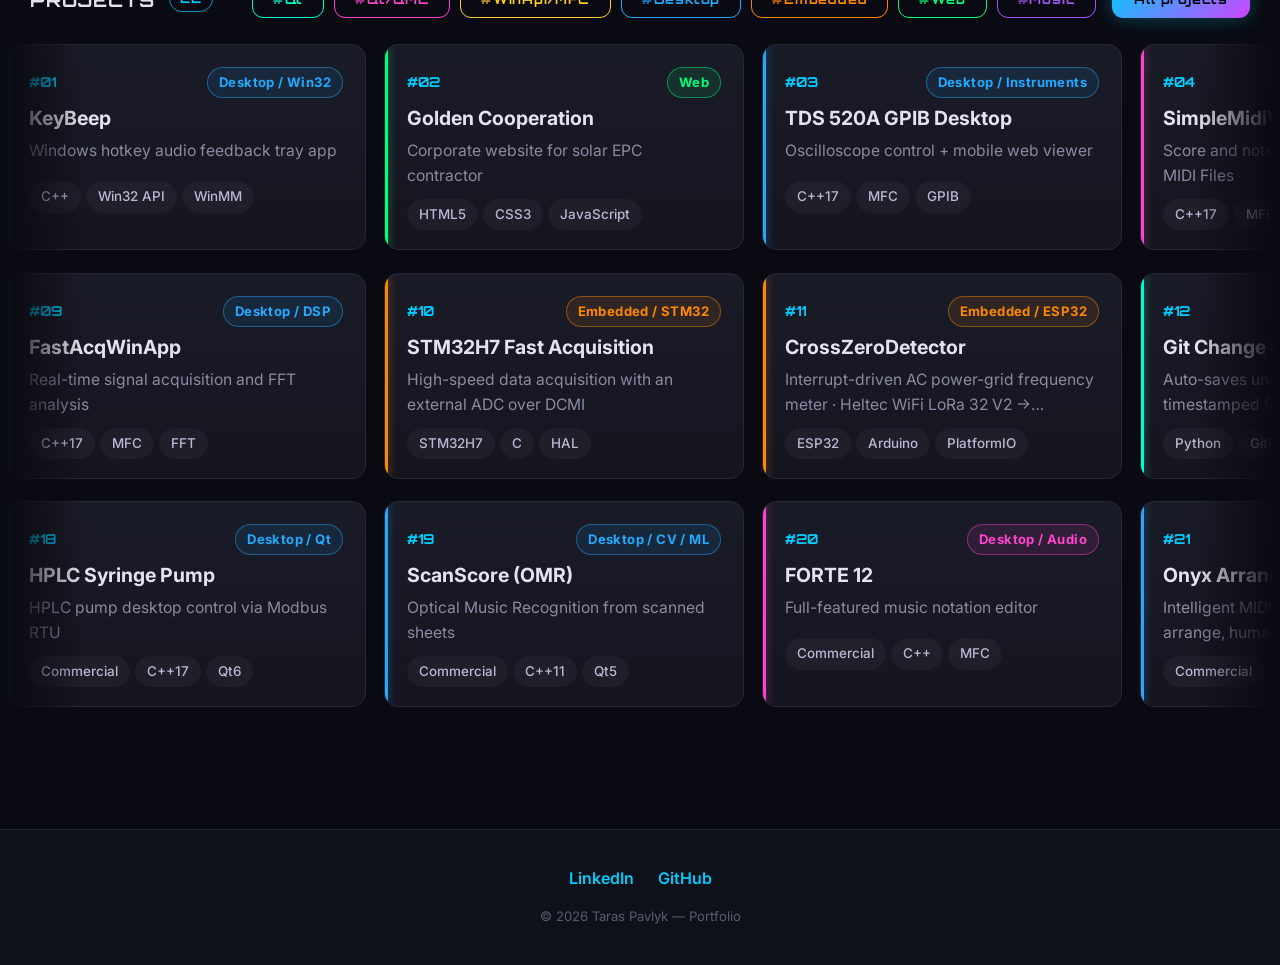
==== commit dd976ead: "Projects update." ====
--- a/index.html
+++ b/index.html
@@ -13,7 +13,7 @@
   <link rel="preconnect" href="https://fonts.googleapis.com">
   <link rel="preconnect" href="https://fonts.gstatic.com" crossorigin>
   <link href="https://fonts.googleapis.com/css2?family=Inter:wght@400;500;600;700&family=Orbitron:wght@600;700;800&display=swap" rel="stylesheet">
-  <link rel="stylesheet" href="assets/css/style.css?v=84">
+  <link rel="stylesheet" href="assets/css/style.css?v=88">
 </head>
 <body data-page="index">
 
@@ -56,7 +56,7 @@
 
   <footer class="footer" id="main-footer"></footer>
 
-  <script src="assets/js/data.js?v=84"></script>
-  <script src="assets/js/app.js?v=84"></script>
+  <script src="assets/js/data.js?v=88"></script>
+  <script src="assets/js/app.js?v=88"></script>
 </body>
 </html>
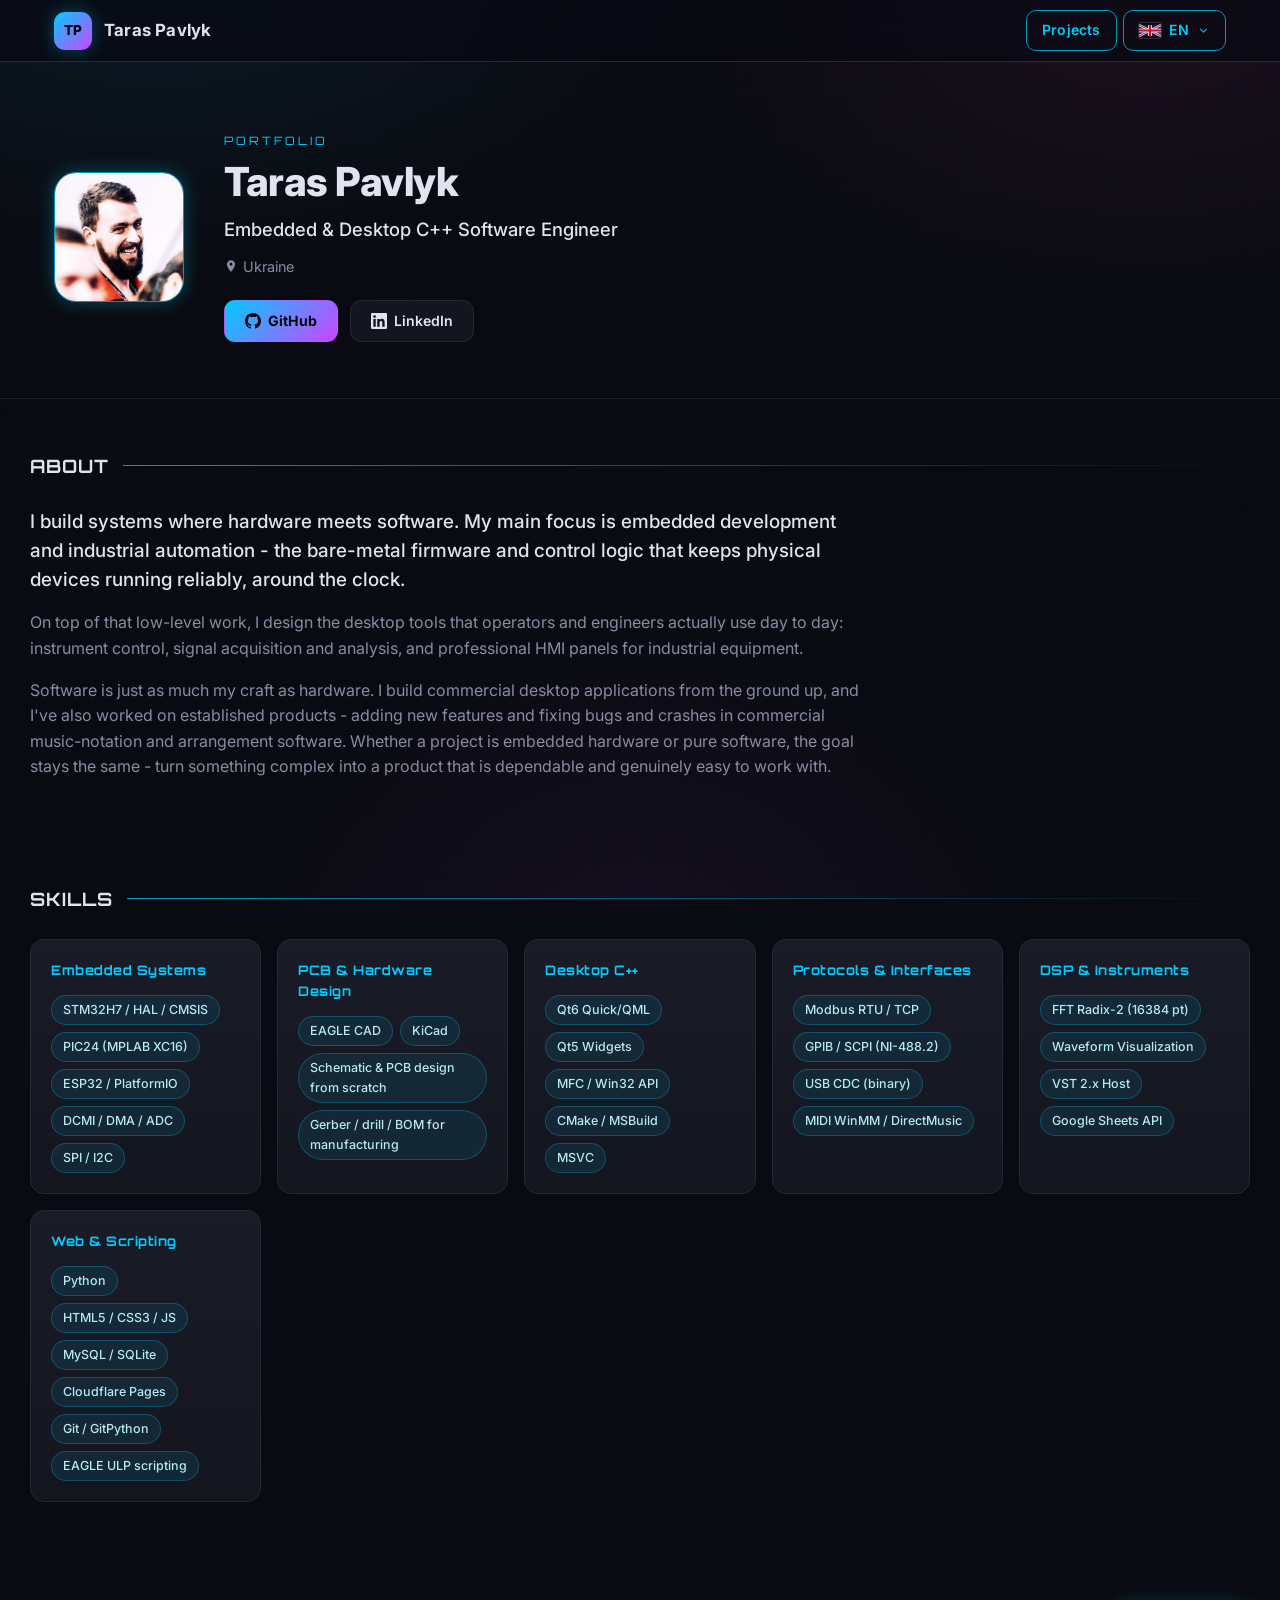
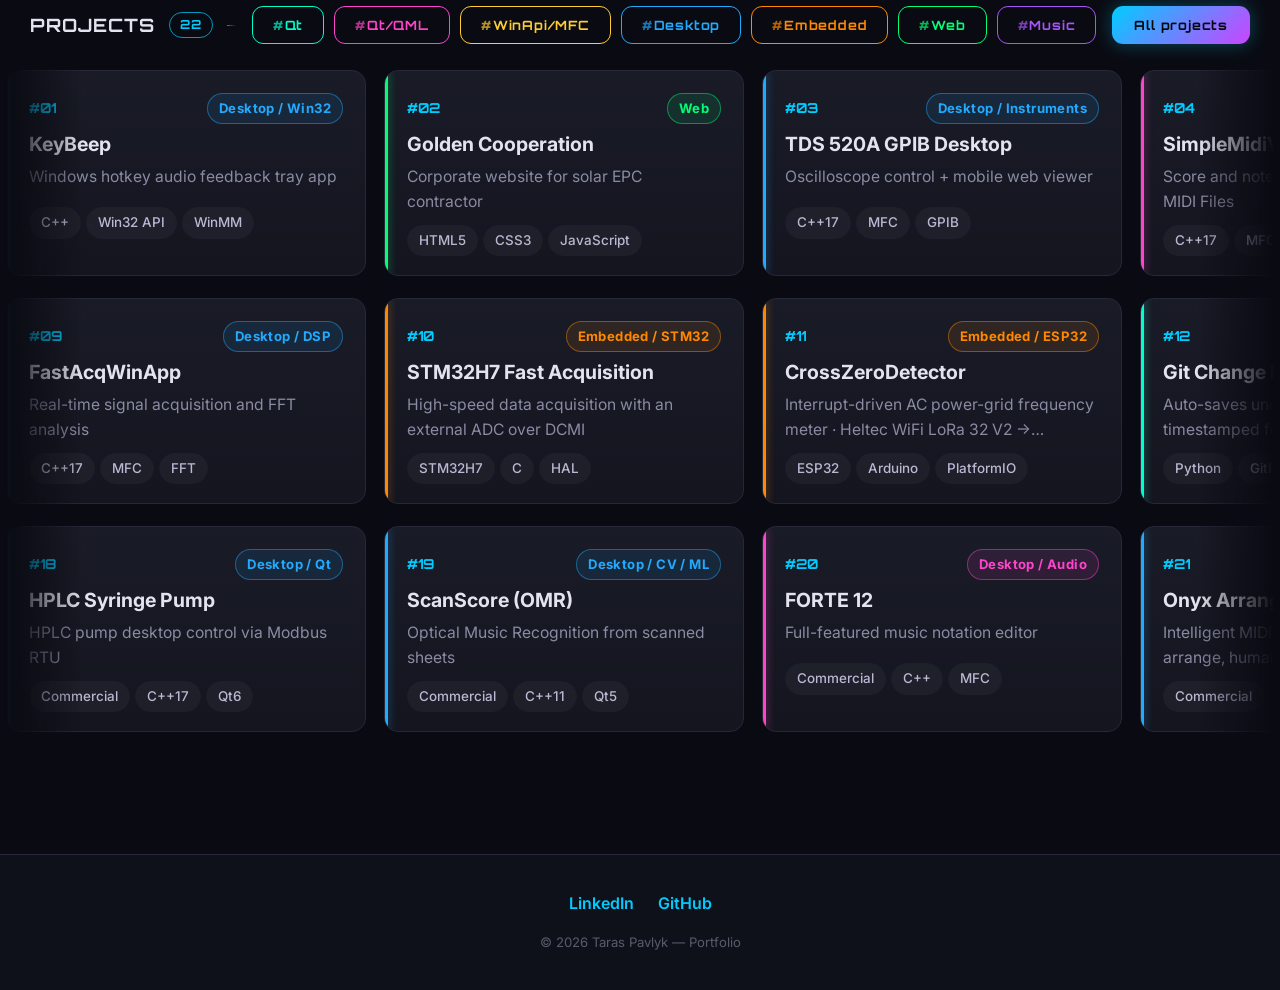
==== commit c0ab17a4: "Project update." ====
--- a/index.html
+++ b/index.html
@@ -13,7 +13,7 @@
   <link rel="preconnect" href="https://fonts.googleapis.com">
   <link rel="preconnect" href="https://fonts.gstatic.com" crossorigin>
   <link href="https://fonts.googleapis.com/css2?family=Inter:wght@400;500;600;700&family=Orbitron:wght@600;700;800&display=swap" rel="stylesheet">
-  <link rel="stylesheet" href="assets/css/style.css?v=88">
+  <link rel="stylesheet" href="assets/css/style.css?v=93">
 </head>
 <body data-page="index">
 
@@ -24,20 +24,20 @@
 
   <!-- About -->
   <div class="container section" id="about">
-    <h2 class="section-title">About</h2>
+    <h2 class="section-title" data-i18n="about">About</h2>
     <div class="about-content" id="about-content"></div>
   </div>
 
   <!-- Skills -->
   <div class="container section">
-    <h2 class="section-title">Skills</h2>
+    <h2 class="section-title" data-i18n="skills">Skills</h2>
     <div class="skills-grid" id="skills-grid"></div>
   </div>
 
   <!-- Projects -->
   <div class="container section" id="projects">
     <div class="projects-head">
-      <h2 class="section-title">Projects <span class="count">21</span></h2>
+      <h2 class="section-title"><span data-i18n="projects">Projects</span> <span class="count">21</span></h2>
       <div class="cat-quick-group">
         <button class="cat-quick" data-filter="tag:qt"   style="--cat:var(--c-tools)">Qt</button>
         <button class="cat-quick" data-filter="tag:qml"  style="--cat:var(--c-audio)">Qt/QML</button>
@@ -47,7 +47,7 @@
         <button class="cat-quick" data-filter="web"      style="--cat:var(--c-web)">Web</button>
         <button class="cat-quick" data-filter="music"    style="--cat:#a855f7">Music</button>
       </div>
-      <button class="view-toggle" id="view-toggle">All projects</button>
+      <button class="view-toggle" id="view-toggle" data-i18n="allProjects">All projects</button>
     </div>
     <div class="projects-marquee" id="projects-marquee"></div>
     <div class="filters hidden" id="project-filters"></div>
@@ -56,7 +56,8 @@
 
   <footer class="footer" id="main-footer"></footer>
 
-  <script src="assets/js/data.js?v=88"></script>
-  <script src="assets/js/app.js?v=88"></script>
+  <script src="assets/js/i18n.js?v=93"></script>
+  <script src="assets/js/data.js?v=93"></script>
+  <script src="assets/js/app.js?v=93"></script>
 </body>
 </html>
--- a/assets/css/style.css
+++ b/assets/css/style.css
@@ -113,6 +113,36 @@
   background: rgba(0,204,255,.18); color: var(--neon);
   box-shadow: var(--glow-cyan);
 }
+.lang-switch { position: relative; display: inline-flex; }
+/* Same footprint and colour scheme as the neighbouring .btn-primary link. */
+.lang-toggle {
+  display: inline-flex; align-items: center; gap: 8px;
+  padding: 8px 15px; border-radius: 10px; box-sizing: border-box;
+  font-family: inherit; font-size: .88rem; font-weight: 600;
+  line-height: 1.6; letter-spacing: .2px;
+  background: transparent; cursor: pointer;
+  border: 1px solid var(--neon-dim); color: var(--neon);
+  transition: background .18s, color .18s, box-shadow .18s;
+}
+.lang-toggle:hover { background: rgba(0,204,255,.18); box-shadow: var(--glow-cyan); }
+.lang-flag { display: inline-flex; width: 22px; height: 15px; flex: 0 0 auto; }
+.flag-svg { width: 22px; height: 15px; border-radius: 2px; display: block;
+            box-shadow: 0 0 0 1px rgba(255,255,255,.14); }
+.lang-caret { width: 13px; height: 13px; opacity: .85; }
+.lang-menu {
+  position: absolute; top: calc(100% + 6px); right: 0; z-index: 60;
+  min-width: 100%; margin: 0; padding: 4px; list-style: none;
+  background: var(--card); border: 1px solid var(--border-soft); border-radius: 10px;
+  box-shadow: 0 10px 28px rgba(0,0,0,.45); display: none;
+}
+.lang-menu.open { display: block; }
+.lang-menu li {
+  display: flex; align-items: center; gap: 8px;
+  padding: 7px 11px; border-radius: 7px; cursor: pointer;
+  font-size: .85rem; font-weight: 600; color: var(--text); white-space: nowrap;
+}
+.lang-menu li:hover { background: rgba(0,204,255,.12); color: var(--neon); }
+.lang-menu li.active { color: var(--neon); }
 
 /* ── Layout containers ──────────────────────────────────── */
 .container { max-width: 1220px; margin: 0 auto; padding: 0 24px; }
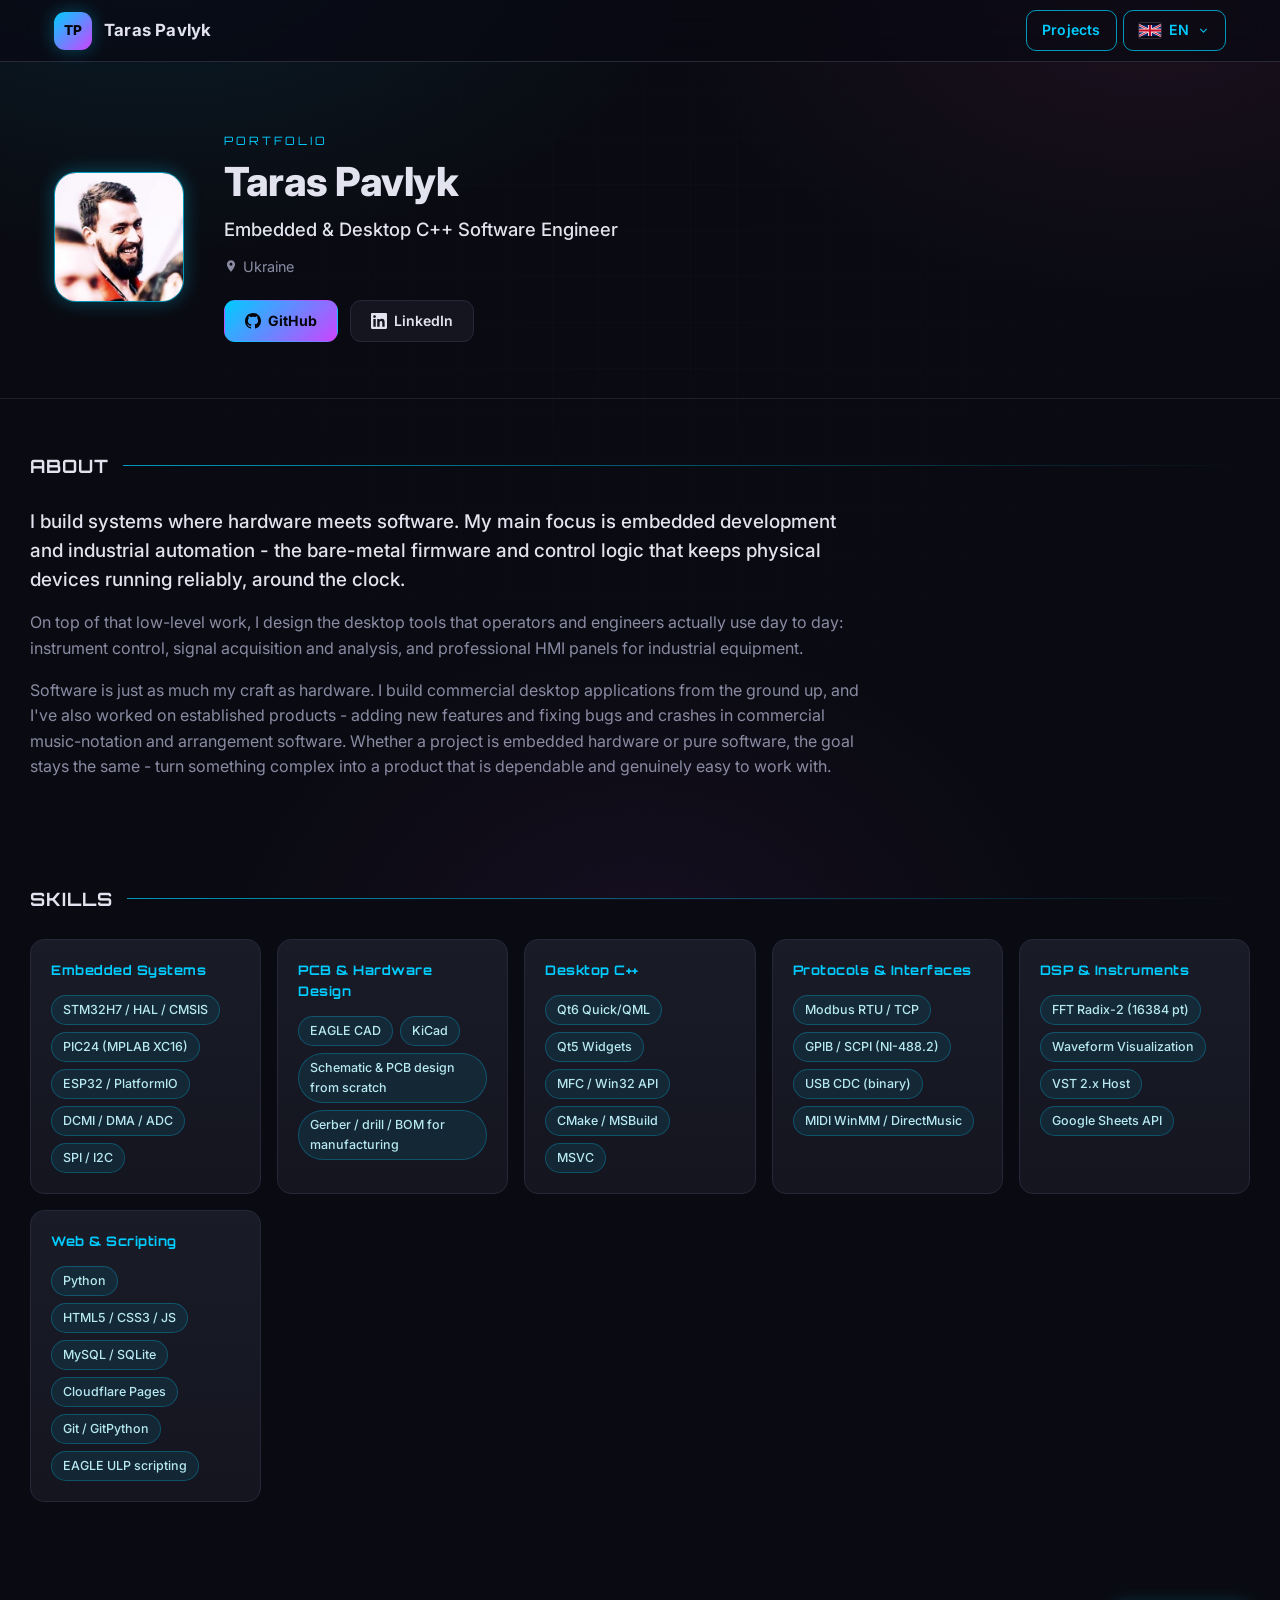
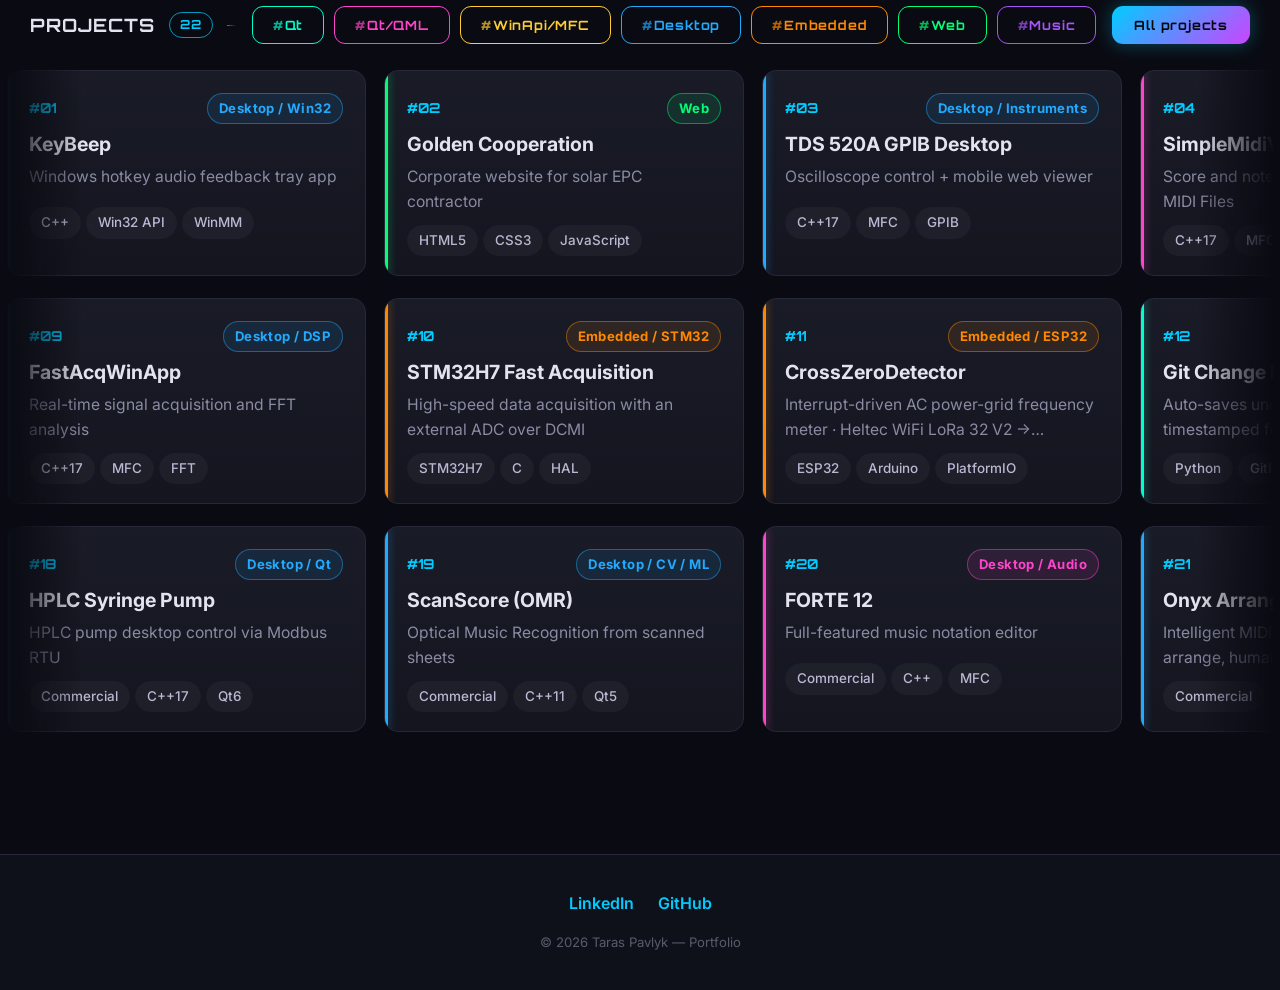
==== commit f8af024f: "Project update." ====
--- a/index.html
+++ b/index.html
@@ -13,7 +13,7 @@
   <link rel="preconnect" href="https://fonts.googleapis.com">
   <link rel="preconnect" href="https://fonts.gstatic.com" crossorigin>
   <link href="https://fonts.googleapis.com/css2?family=Inter:wght@400;500;600;700&family=Orbitron:wght@600;700;800&display=swap" rel="stylesheet">
-  <link rel="stylesheet" href="assets/css/style.css?v=93">
+  <link rel="stylesheet" href="assets/css/style.css?v=95">
 </head>
 <body data-page="index">
 
@@ -56,8 +56,8 @@
 
   <footer class="footer" id="main-footer"></footer>
 
-  <script src="assets/js/i18n.js?v=93"></script>
-  <script src="assets/js/data.js?v=93"></script>
-  <script src="assets/js/app.js?v=93"></script>
+  <script src="assets/js/i18n.js?v=95"></script>
+  <script src="assets/js/data.js?v=95"></script>
+  <script src="assets/js/app.js?v=95"></script>
 </body>
 </html>
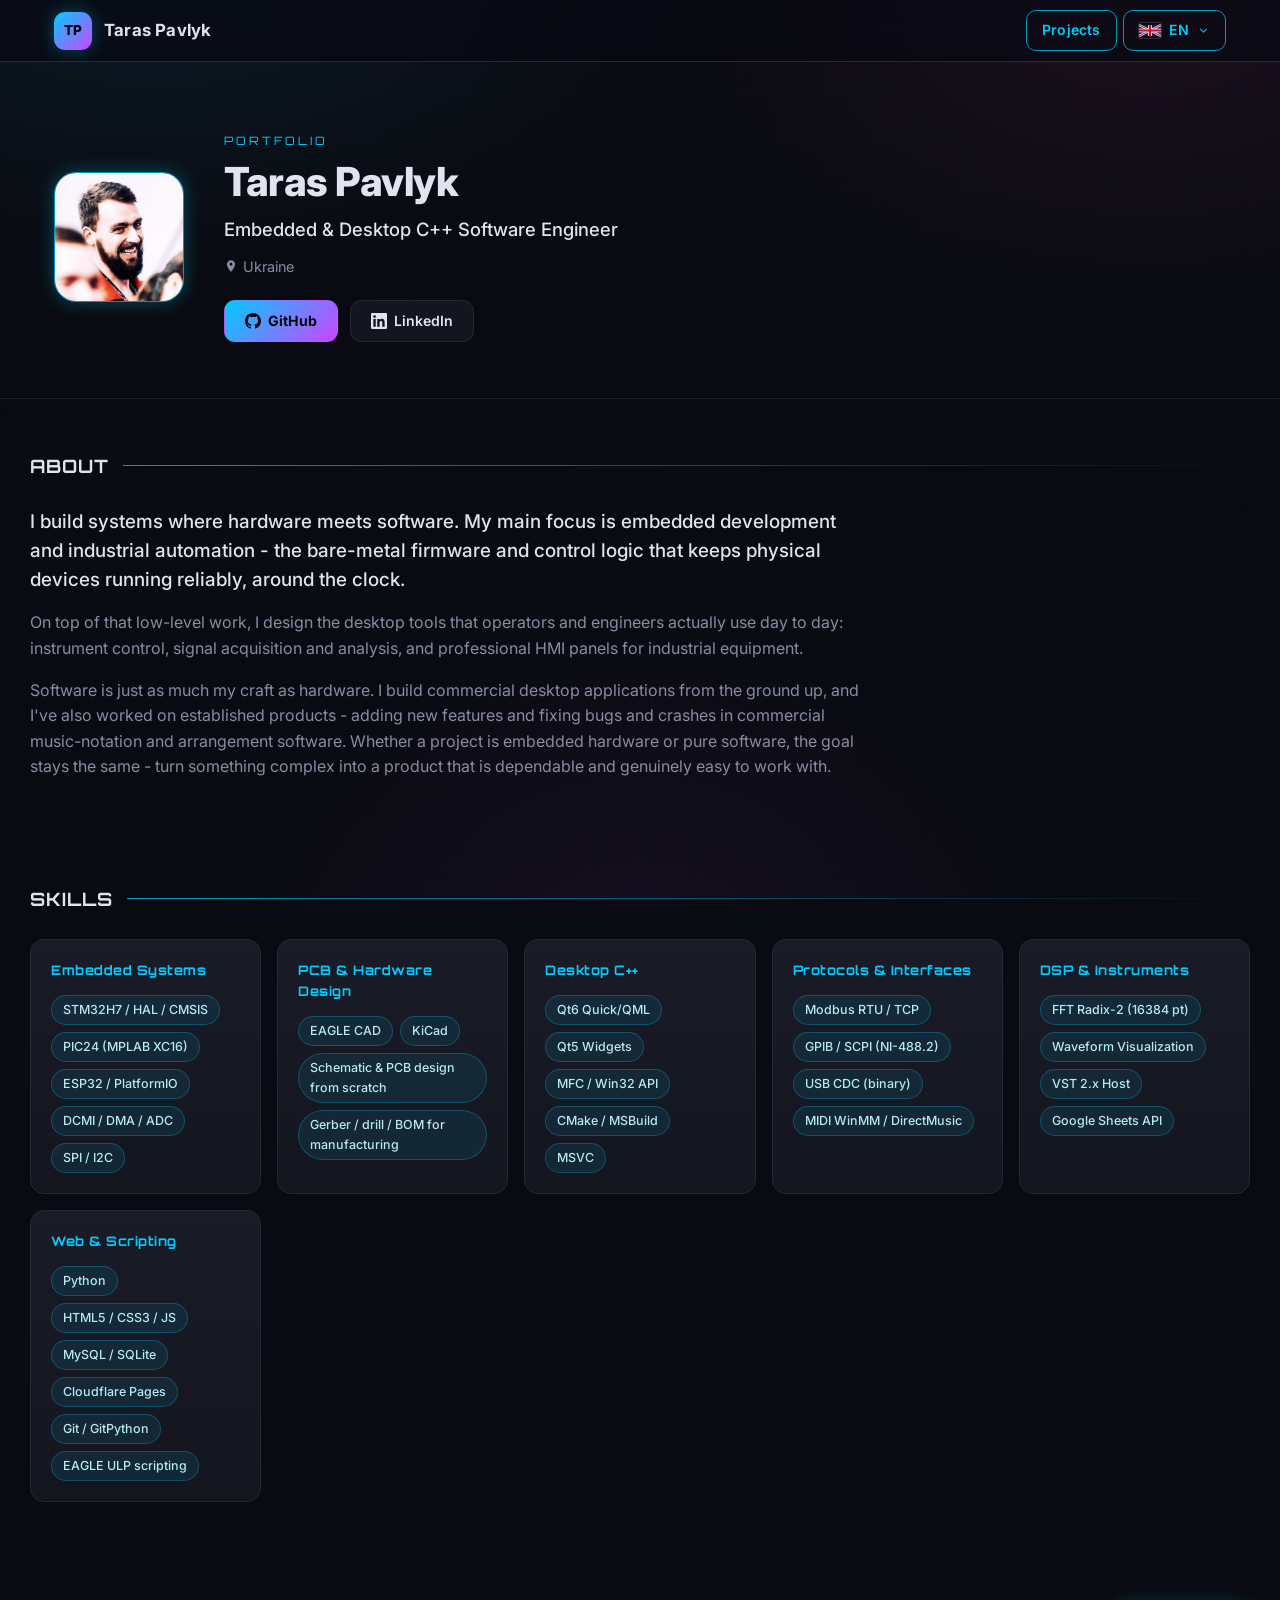
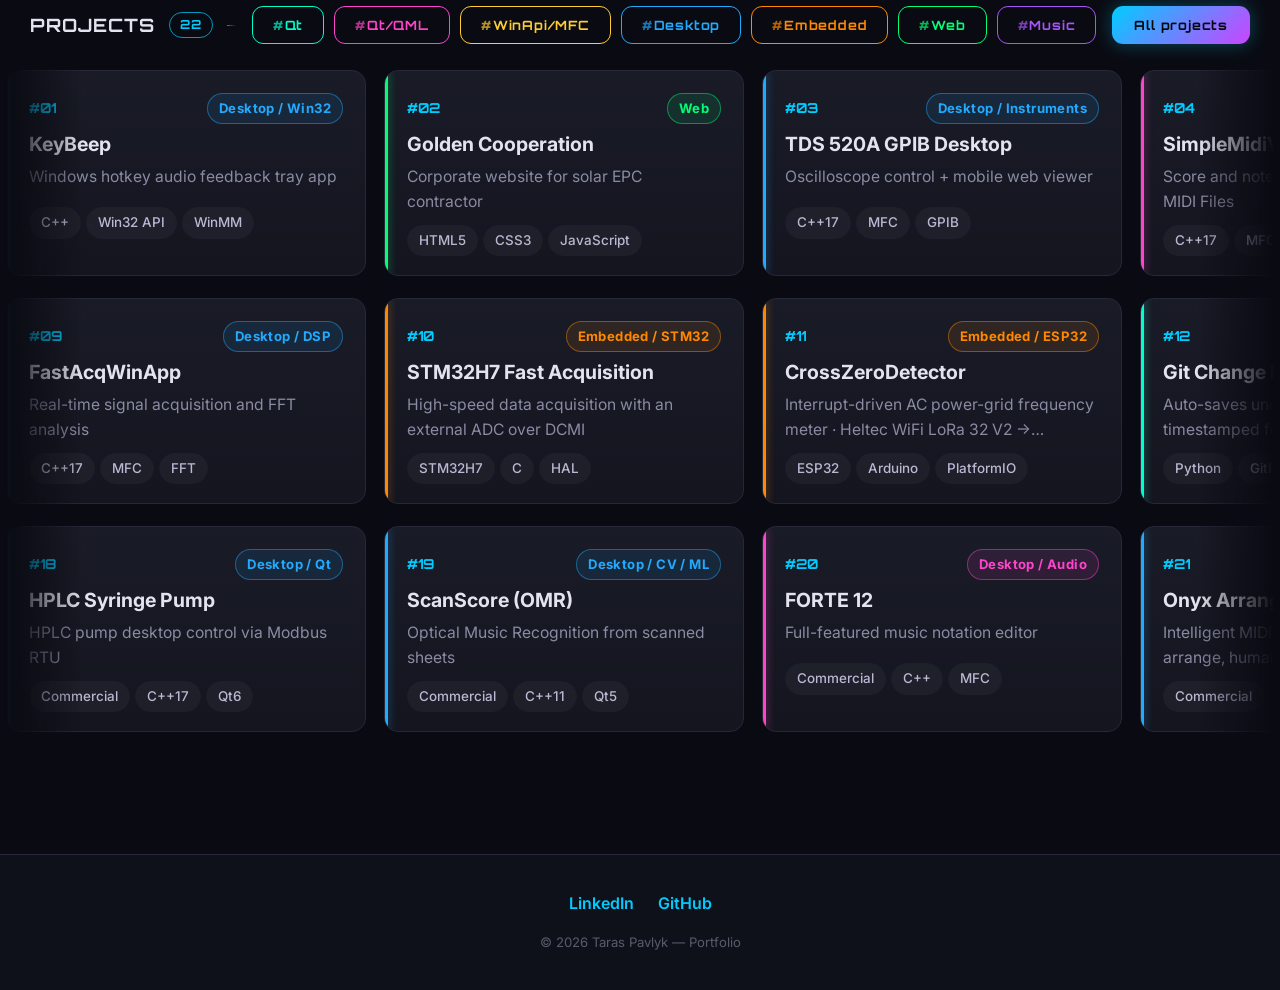
==== commit 428fabad: "Project update" ====
--- a/index.html
+++ b/index.html
@@ -13,7 +13,7 @@
   <link rel="preconnect" href="https://fonts.googleapis.com">
   <link rel="preconnect" href="https://fonts.gstatic.com" crossorigin>
   <link href="https://fonts.googleapis.com/css2?family=Inter:wght@400;500;600;700&family=Orbitron:wght@600;700;800&display=swap" rel="stylesheet">
-  <link rel="stylesheet" href="assets/css/style.css?v=95">
+  <link rel="stylesheet" href="assets/css/style.css?v=96">
 </head>
 <body data-page="index">
 
@@ -56,8 +56,8 @@
 
   <footer class="footer" id="main-footer"></footer>
 
-  <script src="assets/js/i18n.js?v=95"></script>
-  <script src="assets/js/data.js?v=95"></script>
-  <script src="assets/js/app.js?v=95"></script>
+  <script src="assets/js/i18n.js?v=96"></script>
+  <script src="assets/js/data.js?v=96"></script>
+  <script src="assets/js/app.js?v=96"></script>
 </body>
 </html>
